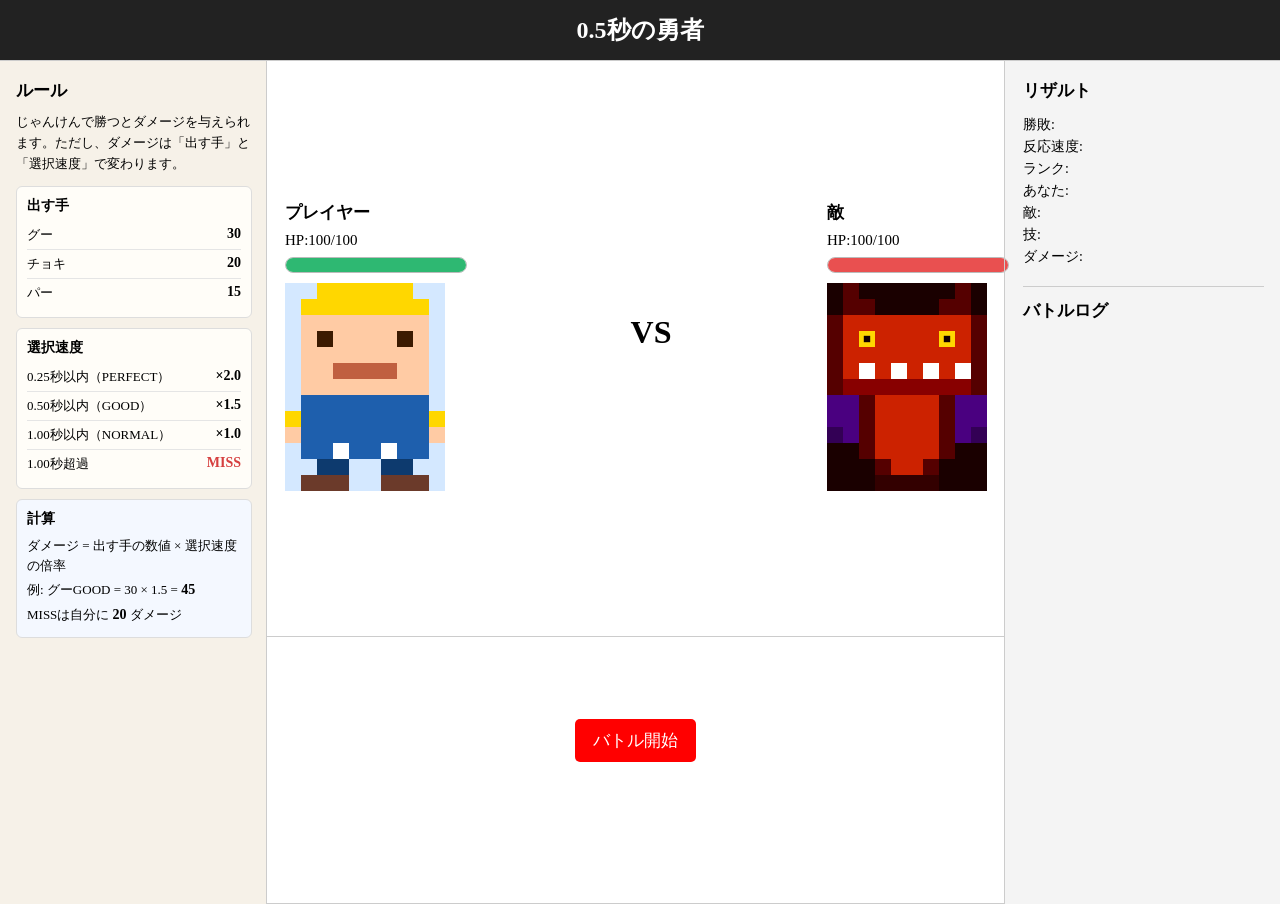
==== index.html @ 7fb4189d "htmlのファイル名をindex.htmlに変更" ====
<!DOCTYPE html>
<html>

<head>
    <meta charset="utf-8">
    <meta name="viewport" content="width=device-width">
    <script src="js/jquery-2.1.3.min.js"></script>
    <link rel="stylesheet" href="css/style.css">
    <title>0.5秒の勇者</title>
</head>

<body>

    <header>
        <h1>0.5秒の勇者</h1>
    </header>

    <main>
        <div class="game_board">
            <!-- ルール説明 -->
            <section class="rule_panel">
                <h2>ルール</h2>
                <p class="rule_intro">じゃんけんで勝つとダメージを与えられます。ただし、ダメージは「出す手」と「選択速度」で変わります。</p>
                <div class="rule_grid">
                    <div class="rule_card">
                        <h3>出す手</h3>
                        <div class="rule_row">
                            <span>グー</span>
                            <strong>30</strong>
                        </div>
                        <div class="rule_row">
                            <span>チョキ</span>
                            <strong>20</strong>
                        </div>
                        <div class="rule_row">
                            <span>パー</span>
                            <strong>15</strong>
                        </div>
                    </div>
                    <div class="rule_card">
                        <h3>選択速度</h3>
                        <div class="rule_row">
                            <span>0.25秒以内（PERFECT）</span>
                            <strong>×2.0</strong>
                        </div>
                        <div class="rule_row">
                            <span>0.50秒以内（GOOD）</span>
                            <strong>×1.5</strong>
                        </div>
                        <div class="rule_row">
                            <span>1.00秒以内（NORMAL）</span>
                            <strong>×1.0</strong>
                        </div>
                        <div class="rule_row rule_miss">
                            <span>1.00秒超過</span>
                            <strong>MISS</strong>
                        </div>
                    </div>
                    <div class="rule_card rule_formula">
                        <h3>計算</h3>
                        <p>ダメージ = 出す手の数値 × 選択速度の倍率</p>
                        <p>例: グーGOOD = 30 × 1.5 = <strong>45</strong></p>
                        <p>MISSは自分に <strong>20</strong> ダメージ</p>
                    </div>
                </div>
            </section>

            <div class="left_side">
                <!-- ステータスエリア -->
                <section class="status">
                    <!-- プレイヤー側の表示 -->
                    <div class="player">
                        <h2>プレイヤー</h2>
                        <div class="player_hp">
                            HP:100/100
                        </div>
                        <div class="hp_bar">
                            <div class="hp_bar_fill player_hp_bar"></div>
                        </div>
                        <div class="player_image">
                            <img src="images/player.svg" alt="プレイヤー">
                        </div>
                    </div>

                    <!-- 選んだ手の結果表示 -->
                    <div class="hand_result">
                        <div class="hand_result_item">
                            <img id="player_hand_image" src="" alt="あなたの手">
                            <p id="player_hand_label"></p>
                        </div>
                        <div class="vs_area">
                            <div class="vs_text">VS</div>
                            <p id="damage_summary"></p>
                        </div>
                        <div class="hand_result_item">
                            <img id="enemy_hand_image" src="" alt="敵の手">
                            <p id="enemy_hand_label"></p>
                        </div>
                    </div>

                    <!-- 敵側の表示 -->
                    <div class="enemy">
                        <h2>敵</h2>
                        <div class="enemy_hp">
                            HP:100/100
                        </div>
                        <div class="hp_bar">
                            <div class="hp_bar_fill enemy_hp_bar"></div>
                        </div>
                        <div class="enemy_image">
                            <img src="images/enemy.svg" alt="敵">
                        </div>
                    </div>
                </section>

                <!-- バトルエリア -->
                <section class="janken">
                    <div class="start_button">
                        <button class="start_btn">バトル開始</button>
                    </div>

                    <!-- カウントダウン -->
                    <div id="countdown"></div>
                    
                    <!-- 勝負手 -->
                    <div class="janken_btns">
                        <button id="gu_btn" class="janken_btn">グー</button>
                        <button id="cho_btn" class="janken_btn">チョキ</button>
                        <button id="par_btn" class="janken_btn">パー</button>
                    </div>
                </section>

            </div>

            <!-- 結果表示 -->
            <section id="result_area">
                <h2>リザルト</h2>
                <p>勝敗: <span id="battle_result"></span></p>
                <p>反応速度: <span id="reaction_time"></span></p>
                <p>ランク: <span id="speed_rank"></span></p>
                <p>あなた: <span id="player_hand"></span></p>
                <p>敵: <span id="enemy_hand"></span></p>
                <p>技: <span id="skill_name"></span></p>
                <p>ダメージ: <span id="damage"></span></p>
                <div class="battle_log">
                    <h2>バトルログ</h2>
                    <ol id="battle_log_list"></ol>
                </div>
            </section>
        </div>
    </main>

    <footer></footer>

    <script>

        let playerHp = 100;
        let enemyHp = 100;
        const handData = {
            rock: { label: "グー", skillName: "パワーパンチ", damage: 30 },
            scissors: { label: "チョキ", skillName: "スピードスラッシュ", damage: 20 },
            paper: { label: "パー", skillName: "バリアウェーブ", damage: 15 }
        };
        let shootTime = 0;
        let reactionTime = 0;
        let speedRank = "";
        let speedRate = 1;
        let damage = 0;
        let isRoundActive = false;
        let currentEnemyHand = null;

        // スタートボタンをクリックしたときの処理
        function startRound() {
        // ゲーム終了後のリスタートならHPを初期化する
            if (playerHp <= 0 || enemyHp <= 0) {
                playerHp = 100;
                enemyHp = 100;
                renderHp();
                $("#battle_log_list").empty();
            }

            $("#battle_result").text("");
            $("#reaction_time").text("");
            $("#speed_rank").text("");
            $("#player_hand").text("");
            $("#enemy_hand").text("");
            $("#skill_name").text("");
            $("#damage").text("");
            $("#result_area").removeClass("result_win result_lose result_draw result_miss");
            currentEnemyHand = null;
            resetHandResult();

            // スタートボタンを非表示にする
            $(".start_btn").hide();

            // じゃんけんボタンを一時的に無効化・非表示にする
            $(".janken_btn").prop("disabled", true).hide();

            // カウントダウンを3秒から表示する
            $("#countdown").text("3");
            setTimeout(() => $("#countdown").text("2"), 1000);
            setTimeout(() => $("#countdown").text("1"), 2000);
            setTimeout(() => {
                // SHOOT! タイミングで反応測定を開始し、ボタンを有効化する
                $("#countdown").text("SHOOT!");
                currentEnemyHand = getEnemyHand();
                showEnemyHandPreview(currentEnemyHand);
                shootTime = Date.now();
                isRoundActive = true;
                $(".janken_btn").prop("disabled", false).show();
            }, 3000);

            // 1秒後にまだ選ばれていなければMISS判定を行う
            setTimeout(() => {
                if (isRoundActive) {
                    // MISS処理
                    isRoundActive = false;
                    speedRank = "MISS";
                    speedRate = 0;
                    damage = 20;
                    updateHp("lose", damage);
                    $("#battle_result").text("MISS");
                    $("#reaction_time").text("1.00秒");
                    $("#speed_rank").text("MISS");
                    $("#player_hand").text("未選択");
                    $("#enemy_hand").text(currentEnemyHand ? handData[currentEnemyHand].label : "-");
                    $("#skill_name").text("反応遅れ");
                    $("#damage").text("20ダメージ");
                    showMissResult();
                    setResultStyle("miss");
                    addBattleLog("MISS！反応が遅れた！20ダメージを受けた！", "miss");
                    $("#countdown").text("");
                    $(".janken_btn").hide();
                    const gameEnd = checkGameEnd();
                    if (gameEnd !== "continue") {
                        $(".start_btn").text("リスタート").show();
                    } else {
                        $(".start_btn").text("次のラウンド").show();
                    }
                }
            }, 4000);
        }

        // じゃんけんの手を選択したときの処理
        function chooseHand(hand) {
            if (!isRoundActive) return; // ラウンド中でなければ無視する
            isRoundActive = false; // 1ラウンドを終了扱いにする

            // 反応時間を測定する
            reactionTime = (Date.now() - shootTime) / 1000;
            
            // 反応速度ランクを決定する
            if (reactionTime <= 0.25) {
                speedRank = "PERFECT";
                speedRate = 2.0;
            } else if (reactionTime <= 0.5) {
                speedRank = "GOOD";
                speedRate = 1.5;
            } else if (reactionTime <= 1.0) {
                speedRank = "NORMAL";
                speedRate = 1.0;
            } else {
                speedRank = "MISS";
                speedRate = 0;
            }

            let result;
            let enemyHand = currentEnemyHand;

            if (speedRank === "MISS") {
                // MISSの場合は固定20ダメージでプレイヤーにダメージ
                result = "miss";
                damage = 20;
                updateHp("lose", damage);
            } else {
                // 勝敗を判定する
                result = judge(hand, enemyHand);

                // ダメージを計算する
                damage = calculateDamage(result, hand, speedRate);

                // HPを更新する
                updateHp(result, damage);
            }

            // 評価・ダメージを表示する
            $("#battle_result").text(getResultLabel(result));
            $("#reaction_time").text(reactionTime.toFixed(2) + "秒");
            $("#speed_rank").text(speedRank);
            $("#player_hand").text(handData[hand].label);
            $("#enemy_hand").text(enemyHand ? handData[enemyHand].label : "-");
            $("#skill_name").text(handData[hand].skillName);
            $("#damage").text(damage + "ダメージ");
            if (result === "miss") {
                showMissResult();
            } else {
                showHandResult(hand, enemyHand, result, damage);
            }
            setResultStyle(result);
            addBattleLog(createBattleLogMessage(result, hand, enemyHand, damage), result);

// ラウンドが終わったので手ボタンを隠す
        $(".janken_btn").hide();

        // ゲーム終了判定とCPUの手表示
        const gameEnd = checkGameEnd();
        if (gameEnd !== "continue") {
            if (gameEnd === "clear") {
                $("#countdown").text("勝利！");
                $(".start_btn").text("リスタート").show();
            } else if (gameEnd === "gameover") {
                $("#countdown").text("敗北…");
                $(".start_btn").text("リスタート").show();
            }
        } else if (result === "miss") {
            $("#countdown").text("");
            $(".start_btn").text("次のラウンド").show();
        } else if (enemyHand) {
            $("#countdown").text("");
            $(".start_btn").text("次のラウンド").show();
        }
        }

        // CPUの手をランダムに決定する
        function getEnemyHand() {
            const hands = ["rock", "scissors", "paper"];
            return hands[Math.floor(Math.random() * hands.length)];
        }

        // じゃんけんの勝敗判定を返す
        function judge(playerHand, enemyHand) {
            if (playerHand === enemyHand) {
                return "draw";
            }

            if (
                (playerHand === "rock" && enemyHand === "scissors") ||
                (playerHand === "scissors" && enemyHand === "paper") ||
                (playerHand === "paper" && enemyHand === "rock")
            ) {
                return "win";
            }

            return "lose";
        }

        // ダメージを計算する
        function calculateDamage(result, hand, speedRate) {
            if (result === "draw") {
                return 0;
            }

            if (result === "miss") {
                return 20;
            }

            const baseDamage = handData[hand].damage;
            return Math.floor(baseDamage * speedRate);
        }

        // 画面表示用に勝敗ラベルを返す
        function getResultLabel(result) {
            if (result === "win") return "勝ち";
            if (result === "lose") return "負け";
            if (result === "draw") return "あいこ";
            if (result === "miss") return "MISS";
            return "";
        }

        // 勝敗に合わせて結果エリアの色を切り替える
        function setResultStyle(result) {
            $("#result_area")
                .removeClass("result_win result_lose result_draw result_miss")
                .addClass(`result_${result}`);
        }

        // 手の画像ファイル名を返す
        function getHandImagePath(hand) {
            const handImages = {
                rock: "images/gu.png",
                scissors: "images/choki.png",
                paper: "images/par.png"
            };

            return handImages[hand];
        }

        // 手の結果表示をリセットする
        function resetHandResult() {
            $("#player_hand_image").attr("src", "");
            $("#enemy_hand_image").attr("src", "");
            $("#player_hand_label").text("");
            $("#enemy_hand_label").text("");
            $("#damage_summary")
                .text("")
                .removeClass("damage_win damage_lose damage_draw damage_miss");
        }

        // SHOOT時に敵の手だけを先に表示する
        function showEnemyHandPreview(enemyHand) {
            $("#player_hand_image").attr("src", "");
            $("#player_hand_label").text("");
            $("#enemy_hand_image").attr("src", getHandImagePath(enemyHand));
            $("#enemy_hand_label").text(handData[enemyHand].label);
        }

        // 選んだ手とCPUの手を大きく表示する
        function showHandResult(playerHand, enemyHand, result, damage) {
            $("#player_hand_image").attr("src", getHandImagePath(playerHand));
            $("#enemy_hand_image").attr("src", getHandImagePath(enemyHand));
            $("#player_hand_label").text(handData[playerHand].label);
            $("#enemy_hand_label").text(handData[enemyHand].label);
            showDamageSummary(result, damage);
        }

        // MISS時は手を出せなかったことが分かる表示にする
        function showMissResult() {
            $("#player_hand_image").attr("src", "");
            $("#player_hand_label").text("未選択");
            if (currentEnemyHand) {
                $("#enemy_hand_image").attr("src", getHandImagePath(currentEnemyHand));
                $("#enemy_hand_label").text(handData[currentEnemyHand].label);
            } else {
                $("#enemy_hand_image").attr("src", "");
                $("#enemy_hand_label").text("-");
            }
            showDamageSummary("miss", 20);
        }

        // VSの下に与ダメージ・被ダメージを表示する
        function showDamageSummary(result, damage) {
            let message = "ダメージなし";

            if (result === "win") {
                message = `敵に ${damage}ダメージ`;
            } else if (result === "lose" || result === "miss") {
                message = `自分に ${damage}ダメージ`;
            }

            $("#damage_summary")
                .text(message)
                .removeClass("damage_win damage_lose damage_draw damage_miss")
                .addClass(`damage_${result}`);
        }

        // 1ラウンド分のログ文を作る
        function createBattleLogMessage(result, playerHand, enemyHand, damage) {
            const playerLabel = handData[playerHand].label;
            const skillName = handData[playerHand].skillName;

            if (result === "miss") {
                return `MISS！${playerLabel}を選んだが反応が遅れた。20ダメージを受けた！`;
            }

            const enemyLabel = handData[enemyHand].label;

            if (result === "win") {
                return `勝ち！あなた:${playerLabel} / 敵:${enemyLabel}。${skillName}で敵に${damage}ダメージ！`;
            }

            if (result === "lose") {
                return `負け！あなた:${playerLabel} / 敵:${enemyLabel}。${damage}ダメージを受けた！`;
            }

            return `あいこ！あなた:${playerLabel} / 敵:${enemyLabel}。ダメージなし。`;
        }

        // 最新のログを上に追加する
        function addBattleLog(message, result) {
            $("#battle_log_list").prepend(`<li class="log_${result}">${message}</li>`);
        }

        // HPを更新して画面にも反映する
        function updateHp(result, damage) {
            if (result === "win") {
                enemyHp -= damage;
            } else if (result === "lose" || result === "miss") {
                playerHp -= damage;
            }

            if (playerHp < 0) playerHp = 0;
            if (enemyHp < 0) enemyHp = 0;

            renderHp();
        }

        // HPの数値とバー表示を更新する
        function renderHp() {
            $(".player_hp").text(`HP:${playerHp}/100`);
            $(".enemy_hp").text(`HP:${enemyHp}/100`);
            $(".player_hp_bar").css("width", `${playerHp}%`);
            $(".enemy_hp_bar").css("width", `${enemyHp}%`);
        }

        // ゲーム終了判定を返す
        function checkGameEnd() {
            if (enemyHp <= 0) {
                return "clear";
            }

            if (playerHp <= 0) {
                return "gameover";
            }

            return "continue";
        }

        $(function() {
            // start_btnを押した時にstartRound()が始まるようにする
            $(".start_btn").on("click", function() {
                startRound();
            });

            // じゃんけんのbtnを押した時にchooseHand()が始まるようにする
            $("#gu_btn").on("click", () => chooseHand("rock"));
            $("#cho_btn").on("click", () => chooseHand("scissors"));
            $("#par_btn").on("click", () => chooseHand("paper"));
        });

    </script>
</body>

</html>
---- css/style.css ----
html,
body {
    margin: 0;
    padding: 0;
    text-align: left;
    font-size: 19px;
    min-height: 100%;
    background-color: #f4f4f4;
}
header{
    background-color: #222;
    border-bottom: 1px solid #ccc;
    text-align: center;
    padding: 14px 0;
}
header h1 {
    margin: 0;
    font-size: 24px;
    color: #fff;
}
main{
    min-height: calc(100vh - 57px);
}
footer{
    display: none;
}
p{
    margin: 0;
    font-size: 14px;
}
ul{
    padding: 0;
    border-top: 1px solid #000000;
    display:table;  /* 定義 */
    table-layout: fixed;
    width:100%;
}
li{
    list-style-type:none;
    border: 1px solid #666;
    background-color: #FFF;
    display:table-cell;  /* 定義 */
    cursor: pointer;
}
li:hover{
    background: #0066CC;
    color:#fff;
}

.game_board {
    display: grid;
    grid-template-columns: 250px minmax(520px, 1fr) 260px;
    align-items: stretch;
    padding: 0 16px 0 16px;
    min-height: calc(100vh - 57px);
    box-sizing: border-box;
}

.left_side {
    display: flex;
    flex-direction: column;
    min-height: 0;
    border-left: 1px solid #ccc;
    background-color: #fff;
}

.status{
    display: flex;
    justify-content: space-between;
    align-items: center;
    gap: 16px;
    padding: 18px;
    border-bottom: 1px solid #ccc;
    flex: 1;
    min-height: 0;
    background-color: #fff;
}

.status h2 {
    margin: 0 0 8px;
    font-size: 17px;
}

.player_hp,
.enemy_hp {
    font-size: 15px;
    margin-bottom: 8px;
}

.hp_bar {
    width: 180px;
    height: 14px;
    background-color: #e5e5e5;
    border: 1px solid #bbb;
    border-radius: 999px;
    overflow: hidden;
    margin-bottom: 10px;
}

.hp_bar_fill {
    width: 100%;
    height: 100%;
    background-color: #2eb872;
    transition: width 0.25s ease;
}

.enemy_hp_bar {
    background-color: #e95050;
}

.player,
.enemy {
    flex: 0 0 190px;
}

.enemy {
    text-align: left;
}

.player_image img,
.enemy_image img {
    max-width: 160px;
    width: 100%;
    height: auto;
}

.hand_result {
    display: flex;
    align-items: center;
    justify-content: center;
    flex: 1;
    gap: 40px;
    min-width: 320px;
}

.hand_result_item {
    width: 160px;
    text-align: center;
}

.hand_result_item img {
    width: 150px;
    height: 150px;
    object-fit: contain;
    display: block;
    margin: 0 auto;
}

.hand_result_item img[src=""] {
    display: none;
}

.hand_result_item p {
    margin-top: 8px;
    font-size: 15px;
    font-weight: bold;
}

.vs_area {
    min-width: 130px;
    text-align: center;
}

.vs_text {
    font-size: 32px;
    font-weight: bold;
}

#damage_summary {
    min-height: 24px;
    margin-top: 8px;
    font-size: 15px;
    font-weight: bold;
}

#damage_summary.damage_win {
    color: #1f9b5f;
}

#damage_summary.damage_lose,
#damage_summary.damage_miss {
    color: #d63f3f;
}

#damage_summary.damage_draw {
    color: #c47a16;
}

.start_btn{
    display: block;
    margin: 0 auto;
    padding: 10px 18px;
    font-size: 17px;
    background-color: red;
    color: white;
    border: none;
    border-radius: 5px;
    cursor: pointer;
}

.janken {
    padding: 18px;
    display: flex;
    flex-direction: column;
    justify-content: center;
    align-items: center;
    border-bottom: 1px solid #ccc;
    min-height: 230px;
    background-color: #fff;
}

.start_button {
    width: 100%;
}

#countdown {
    font-size: 20px;
    text-align: center;
    padding: 6px 0;
    min-height: 32px;
}

.janken_btns{
    display: flex;
    justify-content: center;
    gap: 14px;
    margin-top: 16px;
}

.janken_btn{
    width: 120px;
    height: 120px;
    padding: 10px 14px;
    font-size: 18px;
    background-color: #007BFF;
    color: white;
    border: none;
    border-radius: 95px;
    cursor: pointer;
    display: none; /* 初期状態では非表示 */
}

.rule_panel {
    margin-left: -16px;
    padding: 18px 14px 18px 16px;
    border-top: none;
    background-color: #f6f1e8;
}

.rule_panel h2 {
    margin: 0 0 10px;
    font-size: 17px;
}

.rule_intro {
    margin-bottom: 12px;
    font-size: 13px;
    line-height: 1.6;
}

.rule_grid {
    display: grid;
    grid-template-columns: 1fr;
    gap: 10px;
}

.rule_card {
    padding: 10px;
    border: 1px solid #ddd;
    border-radius: 6px;
    background-color: #fffdf8;
}

.rule_grid h3 {
    margin: 0 0 6px;
    font-size: 14px;
}

.rule_grid p {
    font-size: 13px;
    line-height: 1.5;
    padding: 2px 0;
}

.rule_grid strong {
    font-size: 14px;
}

.rule_row {
    display: flex;
    justify-content: space-between;
    gap: 8px;
    padding: 5px 0;
    border-bottom: 1px solid #e5e5e5;
    font-size: 13px;
}

.rule_row:last-child {
    border-bottom: none;
}

.rule_row strong {
    white-space: nowrap;
}

.rule_miss strong {
    color: #d63f3f;
}

.rule_formula {
    background-color: #f4f8ff;
}

#result_area {
    width: auto;
    margin-right: -16px;
    text-align: left;
    font-size: 15px;
    padding: 18px 16px 18px 18px;
    border-left: 1px solid #ccc;
    align-self: stretch;
    display: flex;
    flex-direction: column;
    min-height: 0;
}

#result_area h2 {
    margin: 0 0 12px;
    font-size: 17px;
}

#result_area p {
    margin: 0;
    padding: 2px 0;
}

#result_area span {
    font-weight: bold;
    color: #333;
}

#result_area.result_win {
    border-left-color: #2eb872;
    background-color: #f0fff6;
}

#result_area.result_lose {
    border-left-color: #e95050;
    background-color: #fff4f4;
}

#result_area.result_draw {
    border-left-color: #f0ad4e;
    background-color: #fff9ed;
}

#result_area.result_miss {
    border-left-color: #777;
    background-color: #f4f4f4;
}

.battle_log {
    margin-top: 18px;
    padding-top: 12px;
    border-top: 1px solid #ccc;
    display: flex;
    flex-direction: column;
    flex: 1;
    min-height: 0;
}

.battle_log h2 {
    margin: 0 0 8px;
    font-size: 16px;
}

#battle_log_list {
    display: block;
    width: auto;
    padding: 0;
    margin: 0;
    border-top: none;
    height: 360px;
    overflow-y: auto;
    padding-right: 6px;
}

#battle_log_list li {
    display: block;
    margin: 0 0 8px;
    padding: 8px;
    border: 1px solid #ddd;
    border-radius: 6px;
    background-color: #fafafa;
    font-size: 13px;
    line-height: 1.5;
    cursor: default;
}

#battle_log_list li:hover {
    background-color: #fafafa;
    color: inherit;
}

#battle_log_list li.log_win {
    border-left: 6px solid #2eb872;
    background-color: #f0fff6;
}

#battle_log_list li.log_lose {
    border-left: 6px solid #e95050;
    background-color: #fff4f4;
}

#battle_log_list li.log_draw {
    border-left: 6px solid #f0ad4e;
    background-color: #fff9ed;
}

#battle_log_list li.log_miss {
    border-left: 6px solid #777;
    background-color: #f4f4f4;
}

@media (max-width: 760px) {
    .game_board {
        grid-template-columns: 1fr;
        gap: 16px;
    }

    .left_side {
        border-left: none;
    }

    .status {
        flex-direction: column;
        align-items: stretch;
    }

    .hp_bar {
        width: 100%;
        max-width: 260px;
    }

    .player,
    .enemy {
        flex: none;
        text-align: left;
    }

    .hand_result {
        width: 100%;
        min-width: 0;
        gap: 12px;
        order: 2;
    }

    .enemy {
        order: 3;
    }

    .hand_result_item {
        width: 110px;
    }

    .hand_result_item img {
        width: 100px;
        height: 100px;
    }

    .vs_text {
        font-size: 24px;
    }

    .vs_area {
        min-width: 72px;
    }

    #damage_summary {
        font-size: 13px;
    }

    .janken_btns {
        gap: 10px;
    }

    .janken_btn {
        width: 92px;
        height: 92px;
        font-size: 16px;
    }

    .rule_grid {
        grid-template-columns: 1fr;
    }

    #result_area {
        width: auto;
        padding: 14px 0 0;
        border-left: none;
        border-top: 1px solid #ccc;
    }
}
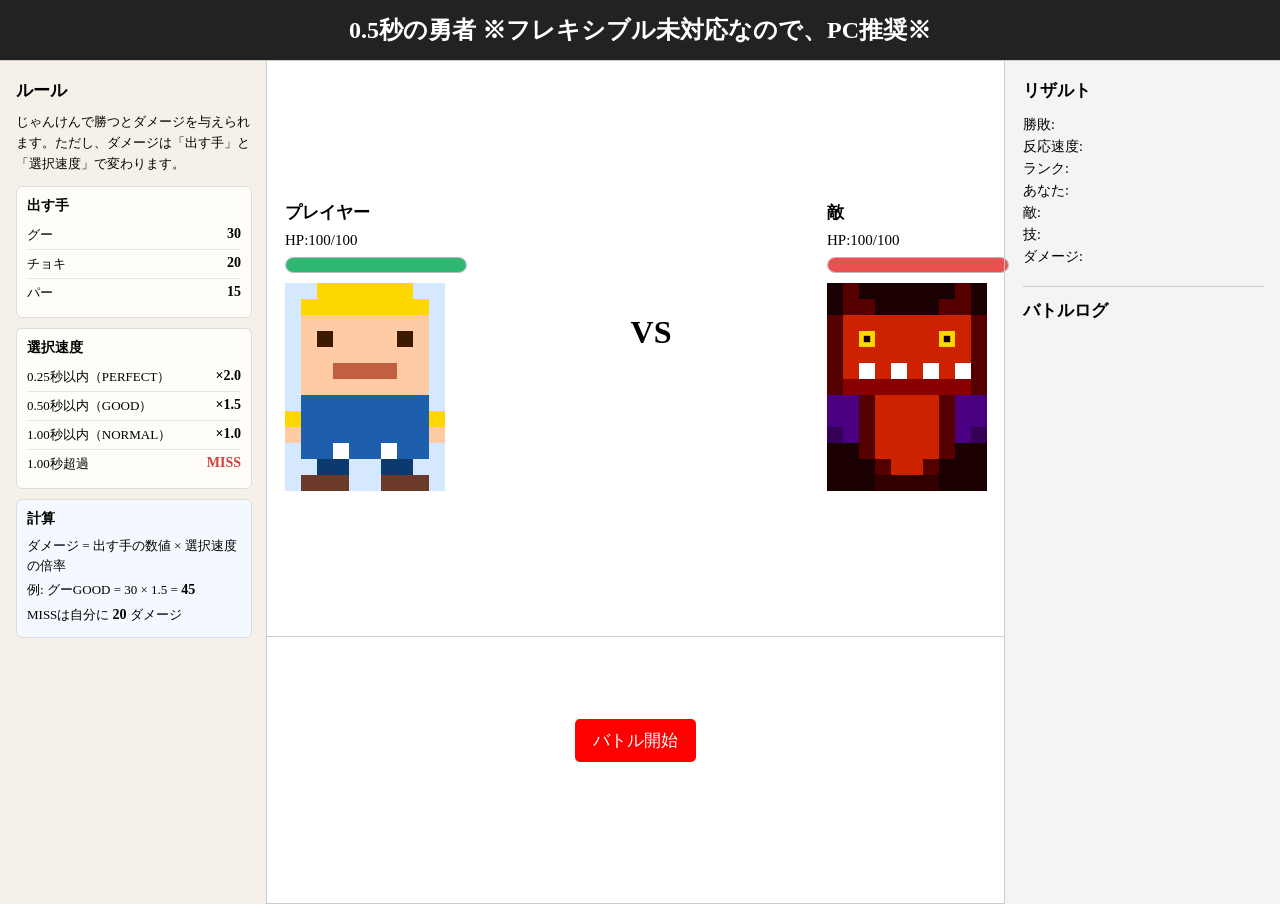
==== commit 16e5ab51: "PC推奨の旨記載" ====
--- a/index.html
+++ b/index.html
@@ -12,7 +12,7 @@
 <body>
 
     <header>
-        <h1>0.5秒の勇者</h1>
+        <h1>0.5秒の勇者 ※フレキシブル未対応なので、PC推奨※</h1>
     </header>
 
     <main>
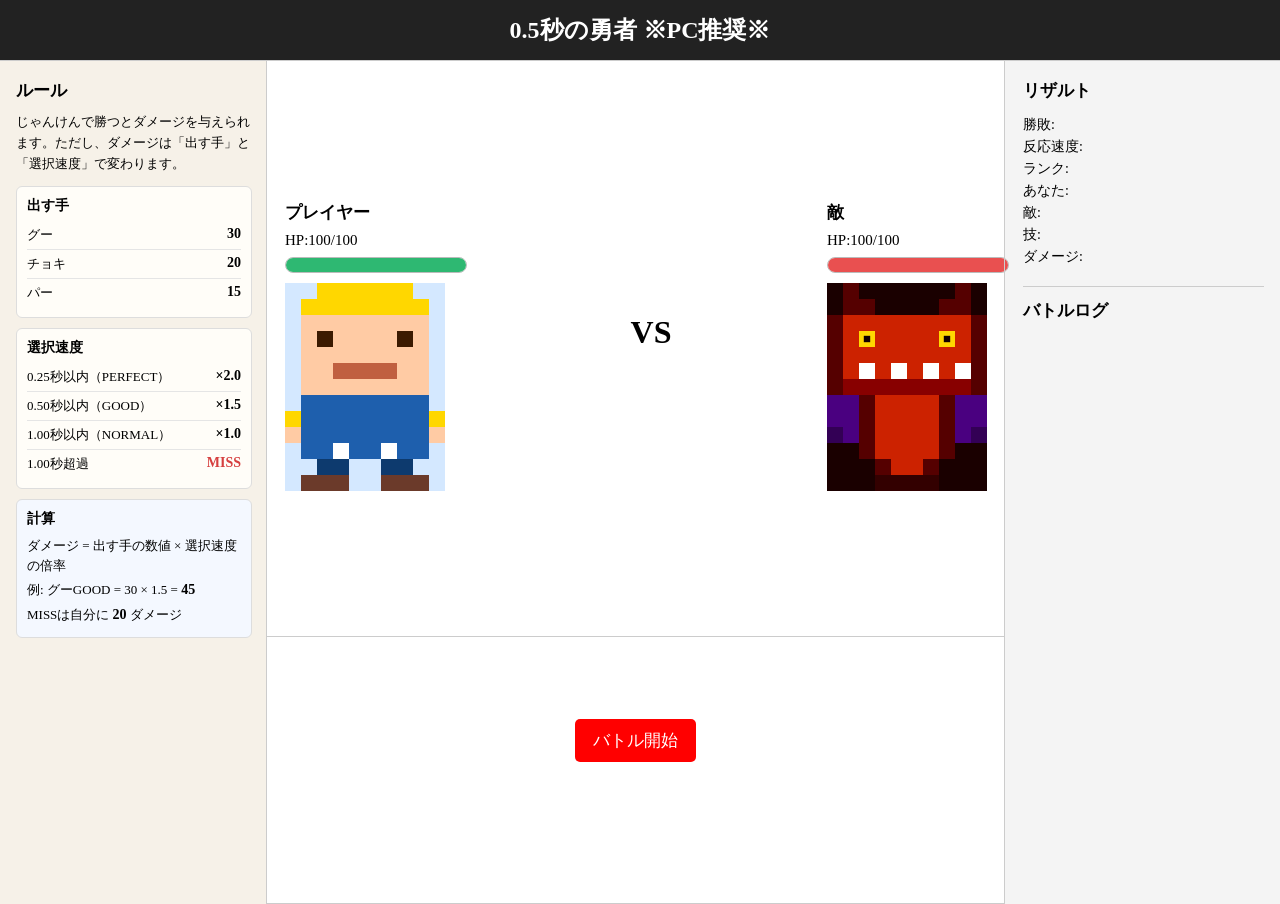
==== commit 94627059: "レスポンシブ対応していない旨明記" ====
--- a/index.html
+++ b/index.html
@@ -12,7 +12,7 @@
 <body>
 
     <header>
-        <h1>0.5秒の勇者 ※フレキシブル未対応なので、PC推奨※</h1>
+        <h1>0.5秒の勇者 ※PC推奨※</h1>
     </header>
 
     <main>
